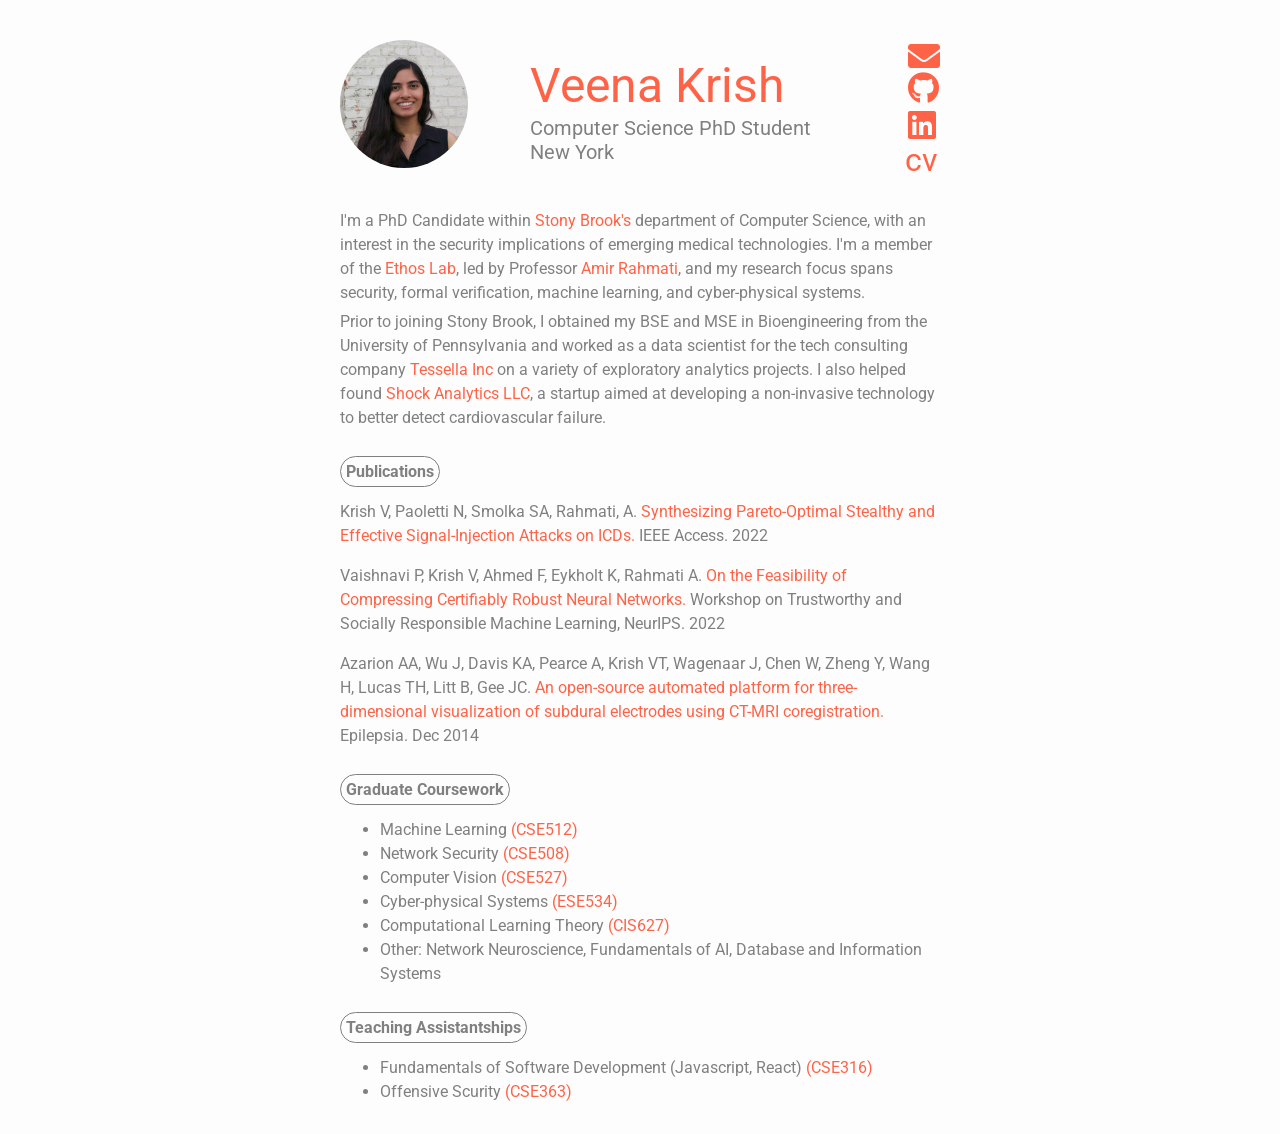
==== index.html @ 1c244a31 "Sep 2023 update" ====
<!DOCTYPE html>
<html lang="en">

<head>
  <meta charset="utf-8">
  <title>Veena</title>
  
  <link rel="stylesheet" href="css/style.css">
  <link rel="stylesheet" href="https://use.fontawesome.com/releases/v5.6.0/css/all.css" integrity="sha384-aOkxzJ5uQz7WBObEZcHvV5JvRW3TUc2rNPA7pe3AwnsUohiw1Vj2Rgx2KSOkF5+h" crossorigin="anonymous">
  <link href="https://fonts.googleapis.com/css?family=Roboto|Roboto+Condensed&display=swap" rel="stylesheet"> 
  

</head>

<body class="mainPage">

  <div id="header">

    <div id="first-col">
      <img id="face" class="img-circle" src="images/prof.png">
    </div>

    <div id="second-col">
      <div id="name">Veena Krish</div>
      <div id="subtitle">Computer Science PhD Student </br> New York</div>
    </div>

    <div id="third-col">
      <div id="mail">
        <a href="mailto:kveena@cs.stonybrook.edu" class="icon" title="e-mail">
            <i class="fas fa-envelope fa-2x"></i>
        </a>
      </div>
      <div id="github"><a href="https://github.com/vkrish1" class="icon" target="_blank" title="GitHub">
        <i class="fab fa-github fa-2x"></i>
      </a></div>

      <div id="linkedin"><a href="https://www.linkedin.com/in/veenakrish/" class="icon" target="_blank" title="Linkedin">
        <i class="fab fa-linkedin fa-2x"></i>
        </a>
      </div>

      <div id="cv"><a href="resume/VKrishResume.pdf" class="icon" target="_blank" id="cv-link" title="Resume">
        cv
        </a>
      </div>

    </div>

  </div>


</div>
<div id="description" class="content">
  <div>
  I'm a PhD Candidate within <a class="highlight" target="_blank" href="https://www.cs.stonybrook.edu/">Stony Brook's</a> department of Computer Science, with an interest in the security implications of emerging medical technologies. I'm a member of the <a class="highlight" target="_blank" href="https://github.com/Ethos-lab">Ethos Lab</a>, led by Professor <a class="highlight" target="_blank" href="https://amir.rahmati.com/">Amir Rahmati</a>, and my research focus spans security, formal verification, machine learning, and cyber-physical systems.
  </div>
  <div style="margin-top:5px">
   Prior to joining Stony Brook, I obtained my BSE and MSE in Bioengineering from the University of Pennsylvania and worked as a data scientist for the tech consulting company <a class="highlight" target="_blank" href="https://www.tessella.com/">Tessella Inc</a> on a variety of exploratory analytics projects. I also helped found <a href="https://www.crunchbase.com/organization/shock-analytics" class="highlight" target="_blank"> Shock Analytics LLC</a>, a startup aimed at developing a non-invasive technology to better detect cardiovascular failure. 
  </div>
</div>

<!--
<div class="content">
  <div>
    <span class="card-title">Things I've Done This Year</span>
  </div>
  <div class="content">
    <ul>
    <li><a href="https://ghc.anitab.org/">Grace Hopper Conference</a> student scholarship recipient</li>
    <li>E-board member and student mentor for the <a href="https://sbugwise.com/" target="_blank">Graduate Women in Science and Engineering organization</a>. Contributor to the GWiSE blog, writing about diversity and inclusion in STEM</li>
    <li>E-board member, Computer Science Graduate Student Organization</li>
    <li>Led an Intro to Data Science <a href="https://colab.research.google.com/drive/1D8wzEmWWRU5ono4zkN0GEj5BFwqONkzO">workshop</a target="_blank"> and served as a judge for the HackHealth hackathon organized by SBU's Women in Computer Science organization </li>
    <li>Developed a <a href="https://www.youtube.com/watch?v=GmVKwF1JVuc">dashboard</a> to explore relationships among common human viruses (including SARS-CoV-2) based on protein interactions</li>
  </ul>
  </div>
</div>
-->

<div class="content">
  <div>
    <span class="card-title">Publications</span>
  </div>
  <div id="publications-description" class="content">
    <div class="pub-item">Krish V, Paoletti N, Smolka SA,  Rahmati, A. <a href="https://ieeexplore.ieee.org/document/10002343/" target="_blank" class="highlight">Synthesizing Pareto-Optimal Stealthy and Effective Signal-Injection Attacks on ICDs.</a> IEEE Access. 2022</div>
    <div class="pub-item">Vaishnavi P, Krish V, Ahmed F, Eykholt K, Rahmati A. <a href="https://amir.rahmati.com/dl/tsrml22/crd_tsrml22.pdf" target="_blank" class="highlight">On the Feasibility of Compressing Certifiably Robust Neural Networks.</a> Workshop on Trustworthy and Socially Responsible Machine Learning, NeurIPS. 2022 </div>
    <div class="pub-item">Azarion AA, Wu J, Davis KA, Pearce A, Krish VT, Wagenaar J, Chen W, Zheng Y, Wang H, Lucas TH, Litt B, Gee JC. <a href="https://www.ncbi.nlm.nih.gov/pubmed/25377267" target="_blank" class="highlight">An open-source automated platform for three-dimensional visualization of subdural electrodes using CT-MRI coregistration.</a> Epilepsia. Dec 2014 </div>
  </div>
</div>


<div class="content">

  <div>
    <span class="card-title">Graduate Coursework</span>
  </div>
  <div id="course-description" class="content">
	<ul>
	<li>Machine Learning <a href="http://www3.cs.stonybrook.edu/~minhhoai/c    ourses/cse512/index.html" target="_blank">(CSE512)</a></li>
    <li>Network Security <a href="https://amir.rahmati.com/teaching/cse508f19/" target="_blank">(CSE508)</a></li>
	<li>Computer Vision <a href="http://www3.cs.stonybrook.edu/~cse527/" target="_blank">(CSE527)</a></li>
	<li>Cyber-physical Systems <a href="http://www.ece.sunysb.edu/~slin/index.html", target="_blank">(ESE534)</a></li>
	<li>Computational Learning Theory <a href="https://www.cis.upenn.edu/~mkearns/teaching/COLT/colt16.html" target="_blank">(CIS627)</a></li>
	<li>Other: Network Neuroscience,  Fundamentals of AI,  Database and Information Systems</li>
	</ul>
  </div>

</div>

<div class="content">
  <div>
    <span class="card-title">Teaching Assistantships</span>
  </div>
  <div class="content">
    <ul>
    <li>Fundamentals of Software Development (Javascript, React) <a href="https://www3.cs.stonybrook.edu/~richard/index.html">(CSE316)</a></li>
    <li>Offensive Scurity <a href="https://www3.cs.stonybrook.edu/~mikepo/CSE363/2019/">(CSE363)</a></li>
  </ul>
  </div>
</div>



</body>



</body>





</html>
---- css/style.css ----
:root {
  --main-color: tomato;
}

html, body {
	font-family: 'Roboto', sans-serif;
	background: #fdfdfd;
	margin-left: auto;
	margin-right: auto;
	margin-top: 20px;
	max-width: 600px;
}

#header{
  display: flex;
  justify-content: space-between;
}

#first-col{
	margin-right: 10px;
}

#face{
	max-height: 8rem;
	border-radius: 50%;
}

#second-col{
	margin-left: 15px;
	margin-top: auto;
	margin-bottom: auto
}

#third-col{
	display: flex;
	flex-flow: column;
	margin-top:auto;
	margin-bottom:auto;
	margin-left:60px;
}


#name {
	color: var(--main-color);
	max-width: 600px;
	font-size: 48px;
	line-height: 60px;
}

#subtitle {
	color: grey;
	font-size: 20px;
}

.content {
	font-size: 16px;
	line-height: 24px;
	color: grey;
	margin-bottom: 30px;
	margin-top: 5px;
}

#description {
	margin-top: 30px;
	margin-bottom: 30px;
}

#find-me {
	margin-top: 40px;
}

#linkedin {
	margin-top:5px;
}

.card-title{
	margin-right: 80px;
	border-style: solid;
	border-width: 0.5px;
	border-radius: 20px;
	padding: 5px;
	font-weight: bolder;
}

.icon:hover {
	background-color: unset;
}

#cv-link {
	text-decoration: none !important;
	font-size: 2rem;
	margin: -3px;
}

#cv-link:hover{
	font-style: unset !important;
}

a {
	color: var(--main-color);
	text-decoration: unset !important
}

a:hover {
  //background-color: var(--main-color);
  color:grey;
  font-style: italic;
}

.pub-item {
  margin-top: 1rem
}
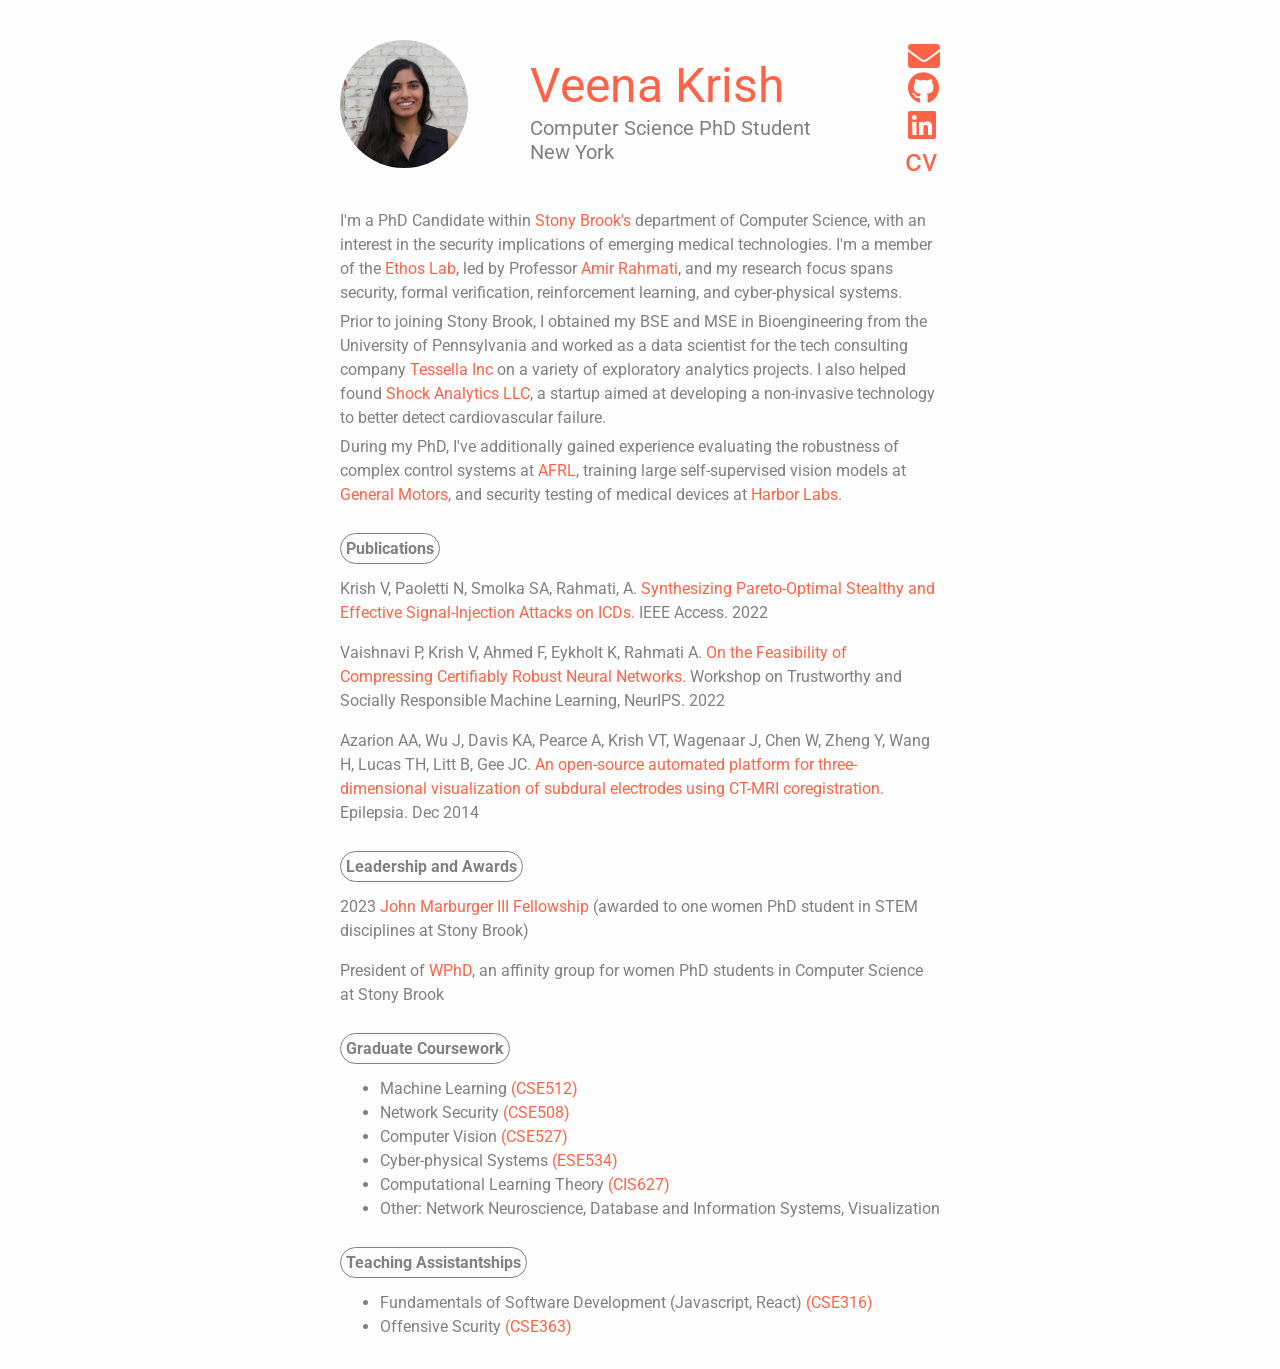
==== commit b33b5f23: "udpated" ====
--- a/index.html
+++ b/index.html
@@ -53,11 +53,15 @@
 </div>
 <div id="description" class="content">
   <div>
-  I'm a PhD Candidate within <a class="highlight" target="_blank" href="https://www.cs.stonybrook.edu/">Stony Brook's</a> department of Computer Science, with an interest in the security implications of emerging medical technologies. I'm a member of the <a class="highlight" target="_blank" href="https://github.com/Ethos-lab">Ethos Lab</a>, led by Professor <a class="highlight" target="_blank" href="https://amir.rahmati.com/">Amir Rahmati</a>, and my research focus spans security, formal verification, machine learning, and cyber-physical systems.
+  I'm a PhD Candidate within <a class="highlight" target="_blank" href="https://www.cs.stonybrook.edu/">Stony Brook's</a> department of Computer Science, with an interest in the security implications of emerging medical technologies. I'm a member of the <a class="highlight" target="_blank" href="https://github.com/Ethos-lab">Ethos Lab</a>, led by Professor <a class="highlight" target="_blank" href="https://amir.rahmati.com/">Amir Rahmati</a>, and my research focus spans security, formal verification, reinforcement learning, and cyber-physical systems.
   </div>
   <div style="margin-top:5px">
    Prior to joining Stony Brook, I obtained my BSE and MSE in Bioengineering from the University of Pennsylvania and worked as a data scientist for the tech consulting company <a class="highlight" target="_blank" href="https://www.tessella.com/">Tessella Inc</a> on a variety of exploratory analytics projects. I also helped found <a href="https://www.crunchbase.com/organization/shock-analytics" class="highlight" target="_blank"> Shock Analytics LLC</a>, a startup aimed at developing a non-invasive technology to better detect cardiovascular failure. 
   </div>
+  <div style="margin-top:5px">
+   During my PhD, I've additionally gained experience evaluating the robustness of complex control systems at <a class="highlight" target="_blank" href="https://www.afrl.af.mil/">AFRL</a>, training large self-supervised vision models at <a class="highlight" target="_blank" href="https://www.gm.com/research">General Motors</a>, and security testing of medical devices at <a class="highlight" target="_blank" href="https://harborlabs.com/">Harbor Labs</a>. 
+  </div>
+
 </div>
 
 <!--
@@ -88,6 +92,16 @@
   </div>
 </div>
 
+<div class="content">
+  <div>
+    <span class="card-title">Leadership and Awards</span>
+  </div>
+  <div class="content">
+    <div class="pub-item">2023 <a href="https://www.cs.stonybrook.edu/about-us/News/John-Marburger-III-Fellowship-Goes-Veena-Krish">John Marburger III Fellowship</a> (awarded to one women PhD student in STEM disciplines at Stony Brook) </div>
+    <div class="pub-item">President of <a href="https://wphd.cs.stonybrook.edu/">WPhD</a>, an affinity group for women PhD students in Computer Science at Stony Brook </div>
+  </div>
+</div>
+
 
 <div class="content">
 
@@ -97,11 +111,11 @@
   <div id="course-description" class="content">
 	<ul>
 	<li>Machine Learning <a href="http://www3.cs.stonybrook.edu/~minhhoai/c    ourses/cse512/index.html" target="_blank">(CSE512)</a></li>
-    <li>Network Security <a href="https://amir.rahmati.com/teaching/cse508f19/" target="_blank">(CSE508)</a></li>
+  <li>Network Security <a href="https://amir.rahmati.com/teaching/cse508f19/" target="_blank">(CSE508)</a></li>
 	<li>Computer Vision <a href="http://www3.cs.stonybrook.edu/~cse527/" target="_blank">(CSE527)</a></li>
 	<li>Cyber-physical Systems <a href="http://www.ece.sunysb.edu/~slin/index.html", target="_blank">(ESE534)</a></li>
 	<li>Computational Learning Theory <a href="https://www.cis.upenn.edu/~mkearns/teaching/COLT/colt16.html" target="_blank">(CIS627)</a></li>
-	<li>Other: Network Neuroscience,  Fundamentals of AI,  Database and Information Systems</li>
+	<li>Other: Network Neuroscience,  Database and Information Systems, Visualization</li>
 	</ul>
   </div>
 
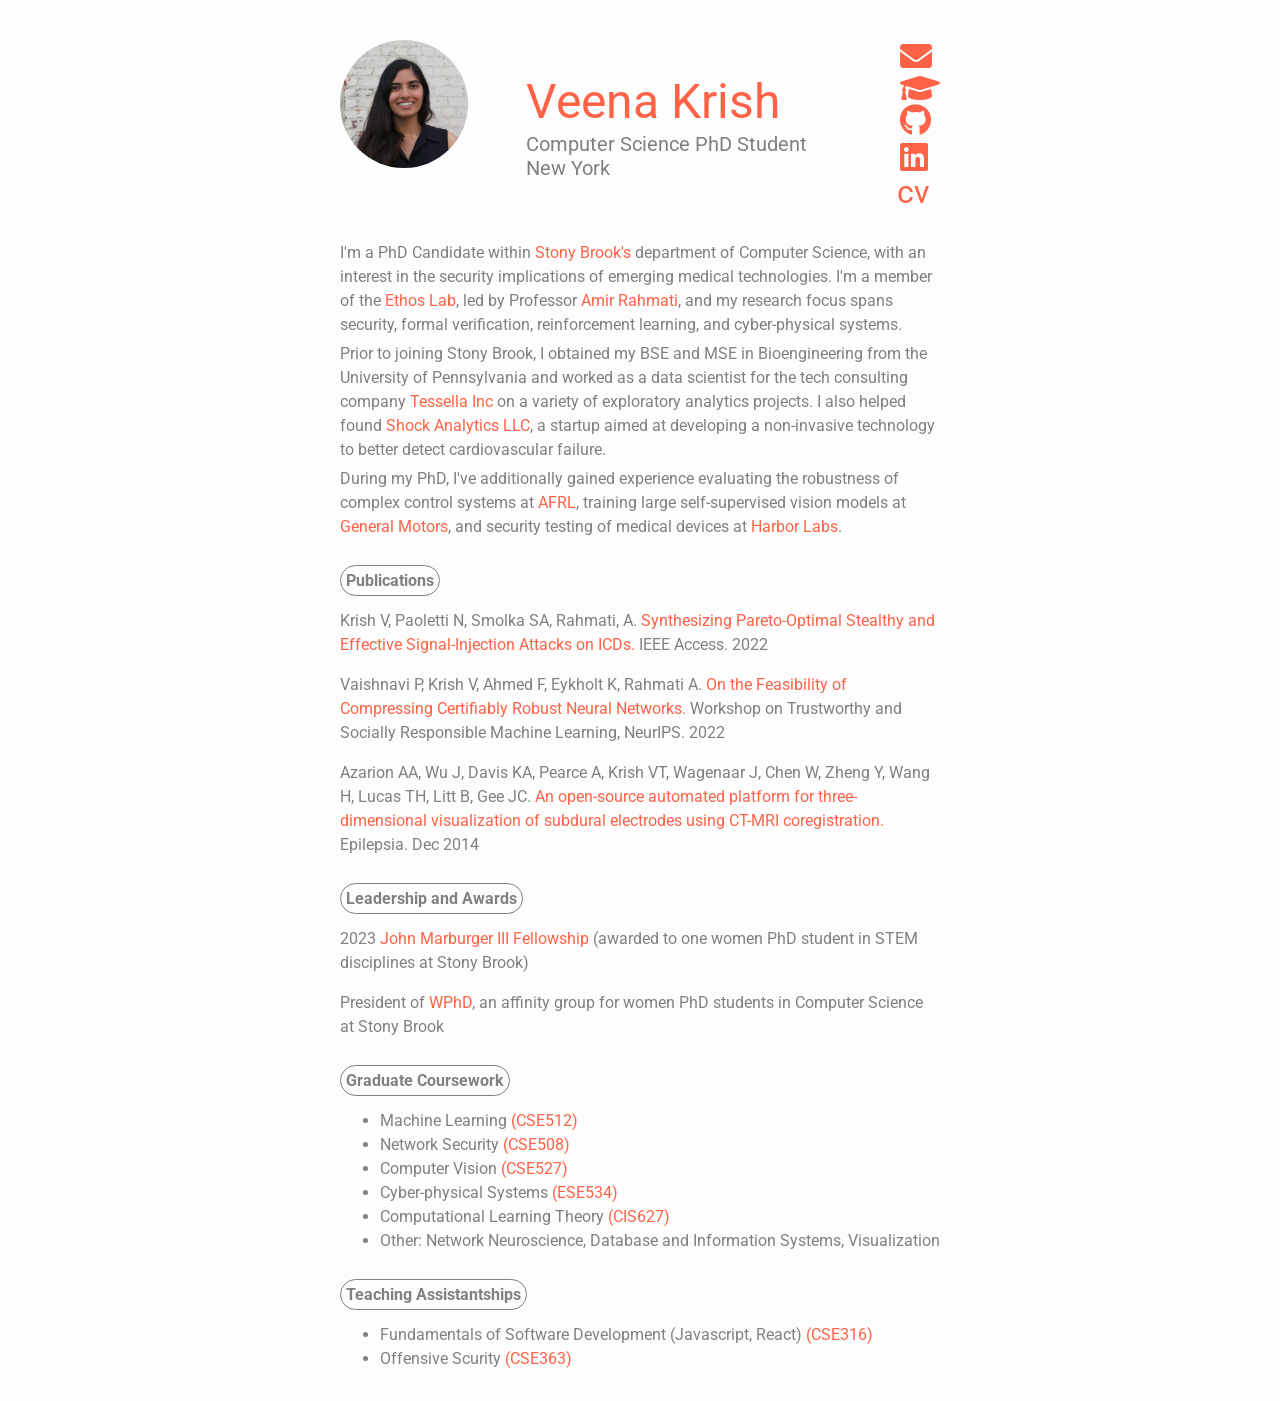
==== commit 52c5f214: "added google scholar" ====
--- a/index.html
+++ b/index.html
@@ -29,6 +29,10 @@
       <div id="mail">
         <a href="mailto:kveena@cs.stonybrook.edu" class="icon" title="e-mail">
             <i class="fas fa-envelope fa-2x"></i>
+        </a>
+      </div>
+      <div id="gscholar"><a href="https://scholar.google.com/citations?user=GDW8oqsAAAAJ&hl=en" class="icon" target="_blank" title="Google Scholar">
+        <i class="fas fa-graduation-cap fa-2x"></i>
         </a>
       </div>
       <div id="github"><a href="https://github.com/vkrish1" class="icon" target="_blank" title="GitHub">
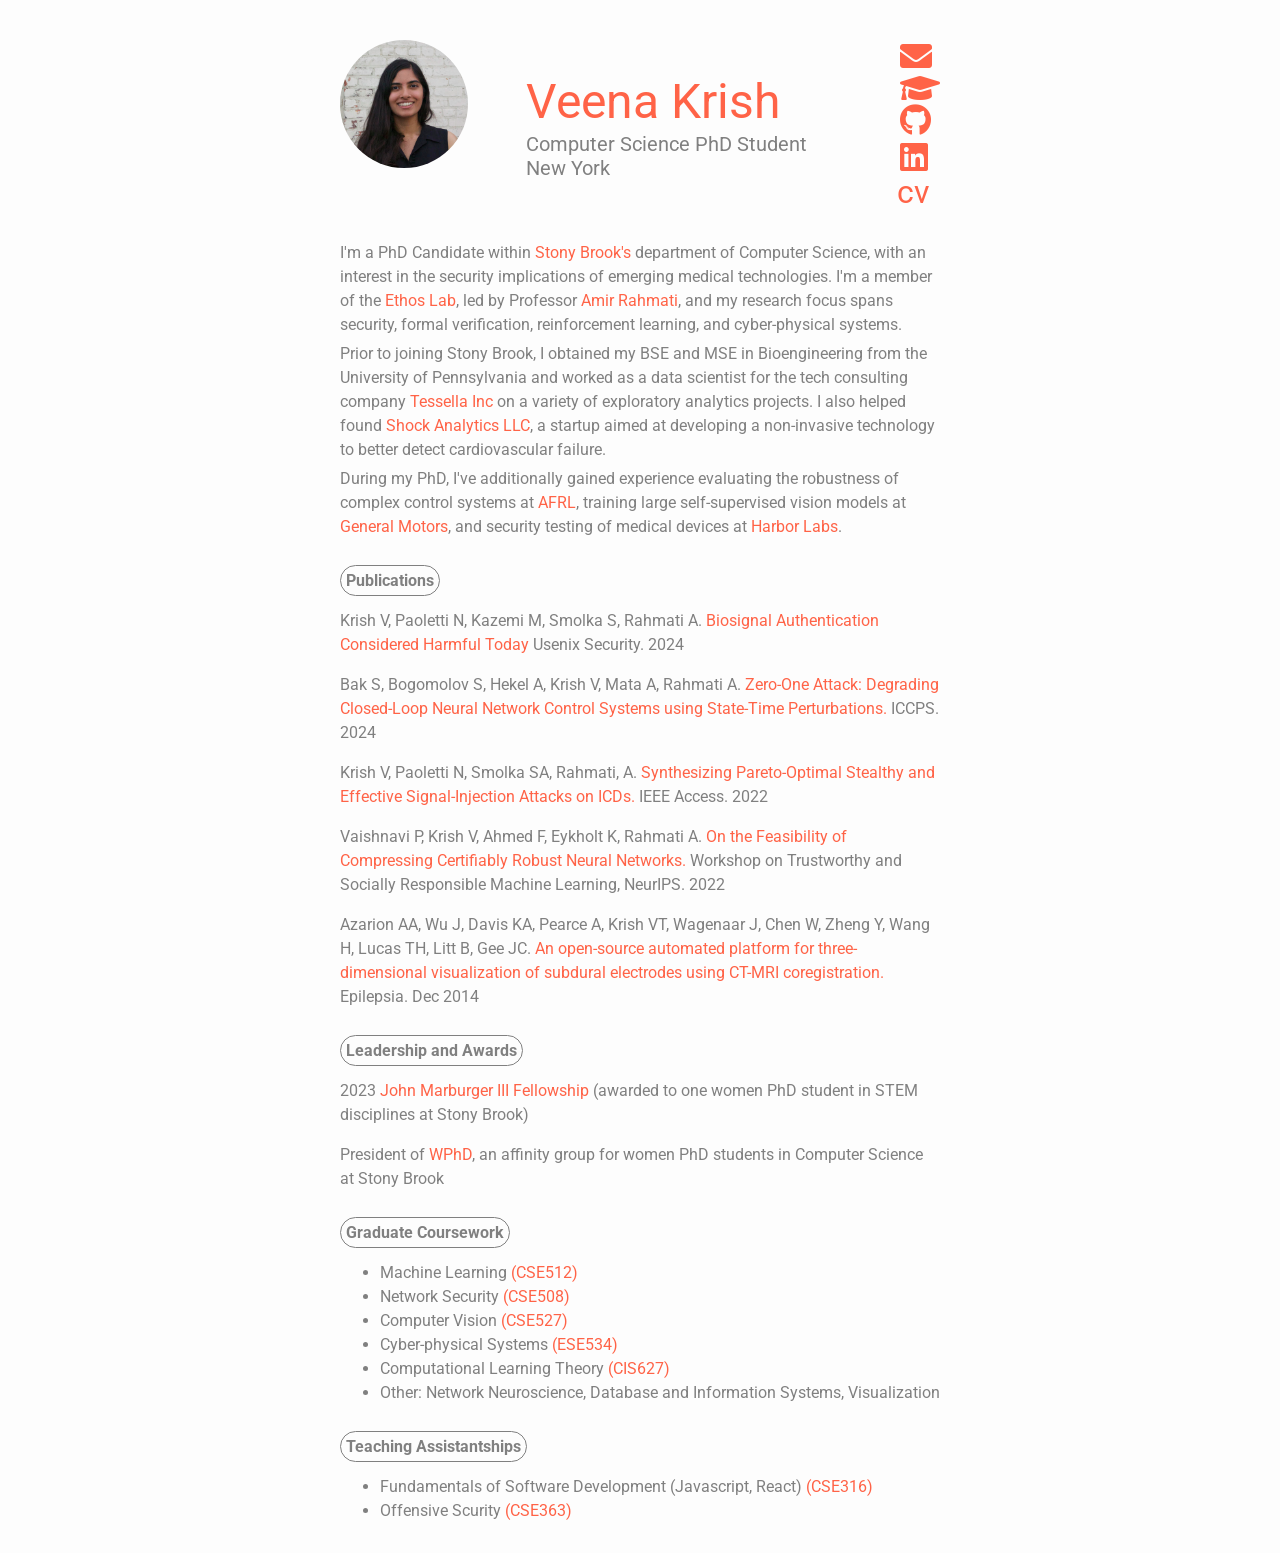
==== commit aec79512: "added iccps and usenix papers" ====
--- a/index.html
+++ b/index.html
@@ -90,6 +90,10 @@
     <span class="card-title">Publications</span>
   </div>
   <div id="publications-description" class="content">
+
+    <div class="pub-item">Krish V, Paoletti N, Kazemi M, Smolka S, Rahmati A. <a href="https://amir.rahmati.com/dl/usenixsec24/BiosignalAuth_UsenixSec24.pdf" target="_blank">Biosignal Authentication Considered Harmful Today</a> Usenix Security. 2024 </div>
+
+    <div class="pub-item">Bak S, Bogomolov S, Hekel A, Krish V, Mata A, Rahmati A. <a href="https://amir.rahmati.com/dl/iccps24/ZeroOneAttack-ICCPS24.pdf" target="_blank" class="highlight">Zero-One Attack: Degrading Closed-Loop Neural Network Control Systems using State-Time Perturbations.</a> ICCPS. 2024</div>
     <div class="pub-item">Krish V, Paoletti N, Smolka SA,  Rahmati, A. <a href="https://ieeexplore.ieee.org/document/10002343/" target="_blank" class="highlight">Synthesizing Pareto-Optimal Stealthy and Effective Signal-Injection Attacks on ICDs.</a> IEEE Access. 2022</div>
     <div class="pub-item">Vaishnavi P, Krish V, Ahmed F, Eykholt K, Rahmati A. <a href="https://amir.rahmati.com/dl/tsrml22/crd_tsrml22.pdf" target="_blank" class="highlight">On the Feasibility of Compressing Certifiably Robust Neural Networks.</a> Workshop on Trustworthy and Socially Responsible Machine Learning, NeurIPS. 2022 </div>
     <div class="pub-item">Azarion AA, Wu J, Davis KA, Pearce A, Krish VT, Wagenaar J, Chen W, Zheng Y, Wang H, Lucas TH, Litt B, Gee JC. <a href="https://www.ncbi.nlm.nih.gov/pubmed/25377267" target="_blank" class="highlight">An open-source automated platform for three-dimensional visualization of subdural electrodes using CT-MRI coregistration.</a> Epilepsia. Dec 2014 </div>
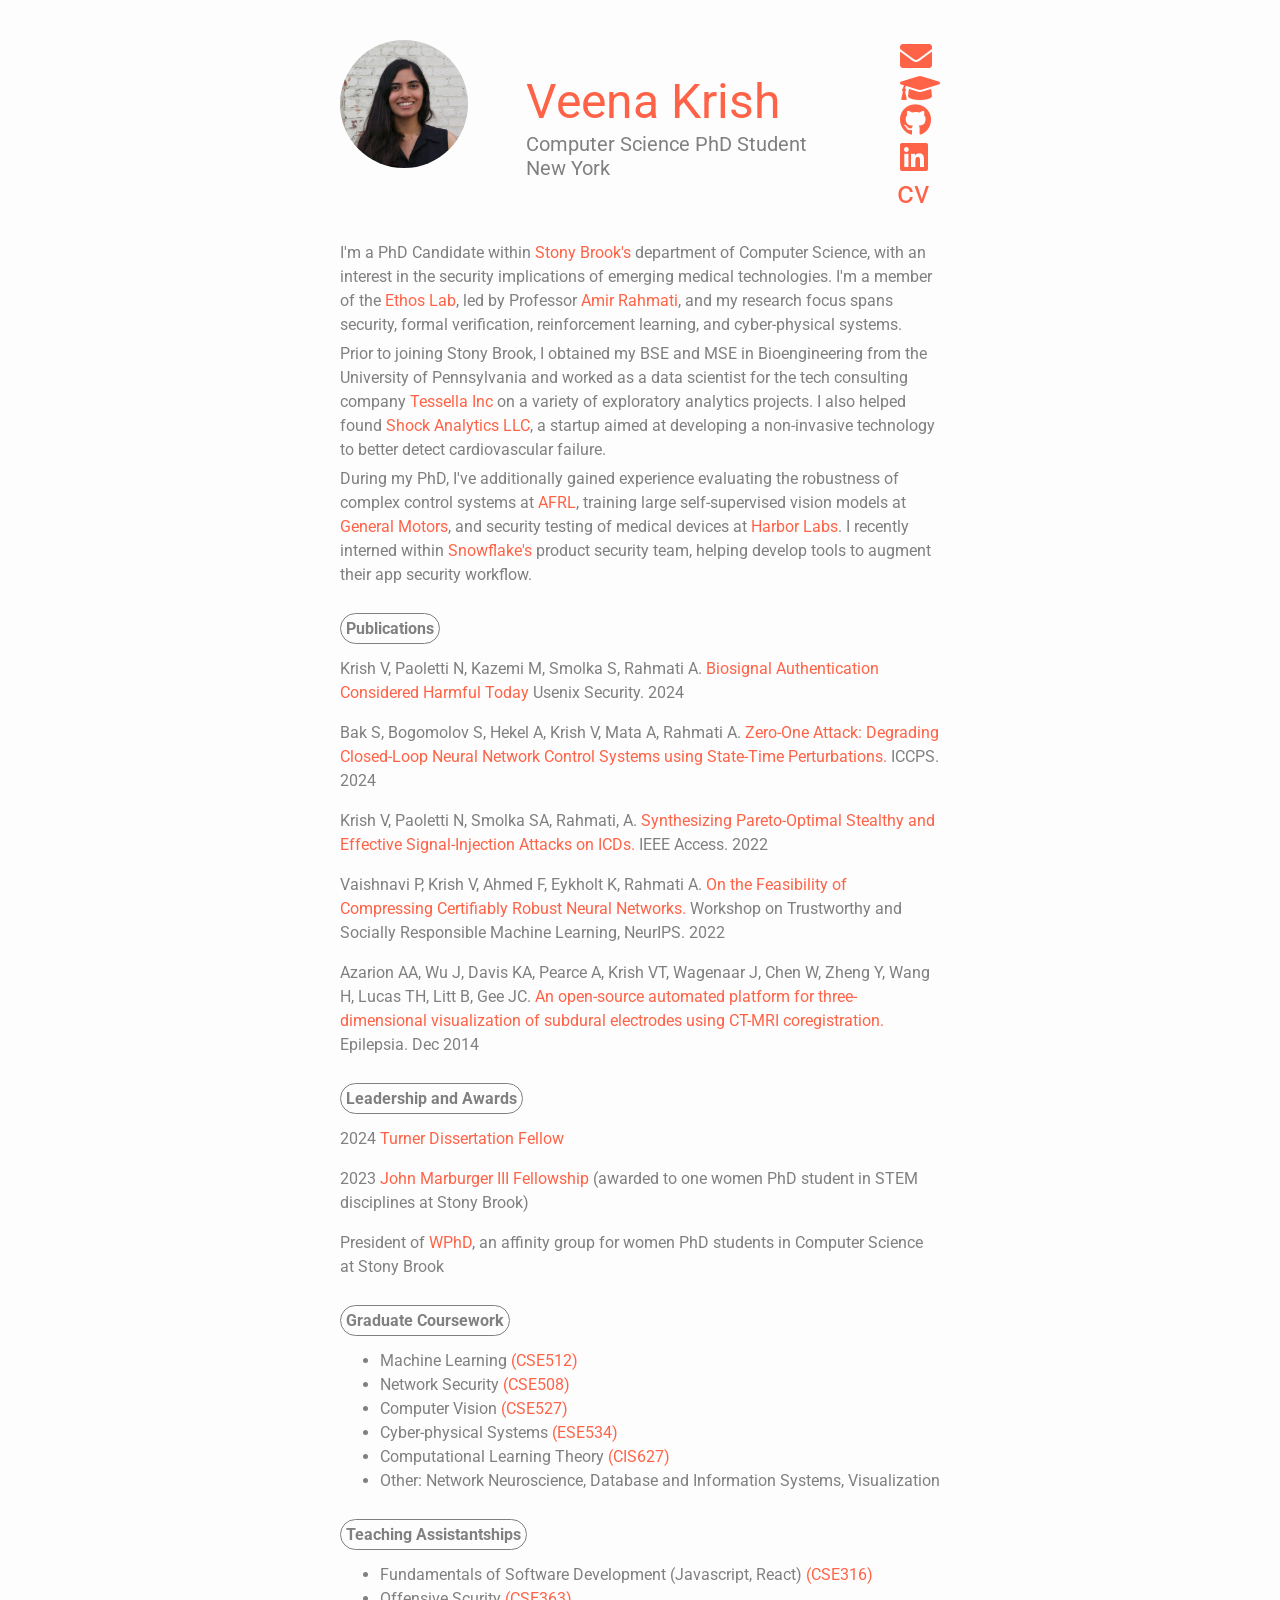
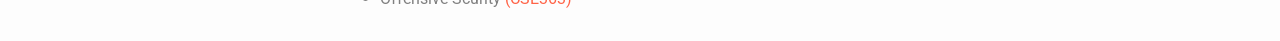
==== commit ac90d87e: "updated main" ====
--- a/index.html
+++ b/index.html
@@ -63,7 +63,7 @@
    Prior to joining Stony Brook, I obtained my BSE and MSE in Bioengineering from the University of Pennsylvania and worked as a data scientist for the tech consulting company <a class="highlight" target="_blank" href="https://www.tessella.com/">Tessella Inc</a> on a variety of exploratory analytics projects. I also helped found <a href="https://www.crunchbase.com/organization/shock-analytics" class="highlight" target="_blank"> Shock Analytics LLC</a>, a startup aimed at developing a non-invasive technology to better detect cardiovascular failure. 
   </div>
   <div style="margin-top:5px">
-   During my PhD, I've additionally gained experience evaluating the robustness of complex control systems at <a class="highlight" target="_blank" href="https://www.afrl.af.mil/">AFRL</a>, training large self-supervised vision models at <a class="highlight" target="_blank" href="https://www.gm.com/research">General Motors</a>, and security testing of medical devices at <a class="highlight" target="_blank" href="https://harborlabs.com/">Harbor Labs</a>. 
+   During my PhD, I've additionally gained experience evaluating the robustness of complex control systems at <a class="highlight" target="_blank" href="https://www.afrl.af.mil/">AFRL</a>, training large self-supervised vision models at <a class="highlight" target="_blank" href="https://www.gm.com/research">General Motors</a>, and security testing of medical devices at <a class="highlight" target="_blank" href="https://harborlabs.com/">Harbor Labs</a>. I recently interned within <a class="highlight" target="_blank" href="https://www.snowflake.com/en/resources/learn/snowflake-security-hub/">Snowflake's</a> product security team, helping develop tools to augment their app security workflow.   
   </div>
 
 </div>
@@ -105,6 +105,7 @@
     <span class="card-title">Leadership and Awards</span>
   </div>
   <div class="content">
+    <div class="pub-item">2024 <a href="https://www.stonybrook.edu/commcms/cie/turner/funding-information/Prospective-Fellows/dissertationfellowship" target="_blank">Turner Dissertation Fellow</a>
     <div class="pub-item">2023 <a href="https://www.cs.stonybrook.edu/about-us/News/John-Marburger-III-Fellowship-Goes-Veena-Krish">John Marburger III Fellowship</a> (awarded to one women PhD student in STEM disciplines at Stony Brook) </div>
     <div class="pub-item">President of <a href="https://wphd.cs.stonybrook.edu/">WPhD</a>, an affinity group for women PhD students in Computer Science at Stony Brook </div>
   </div>
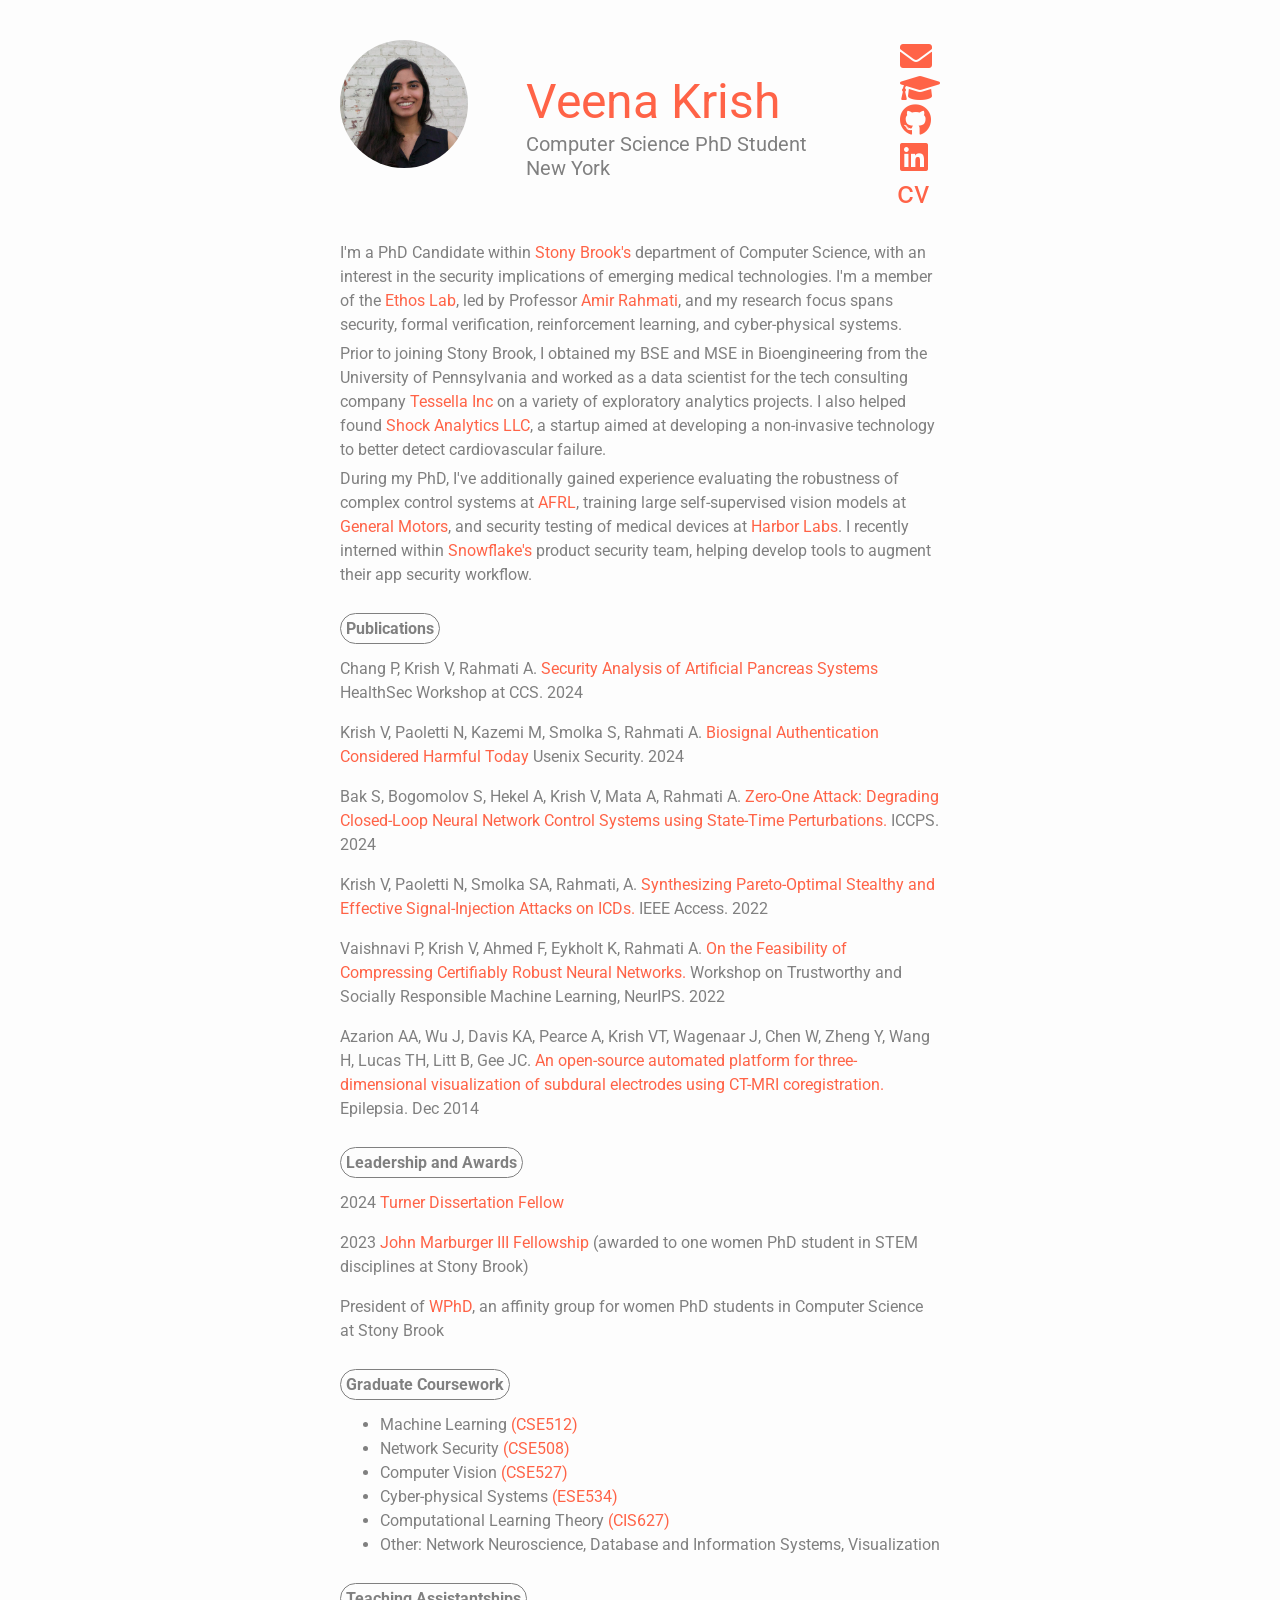
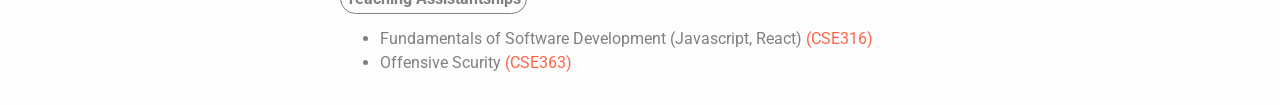
==== commit dfbe1ceb: "updated healthsec" ====
--- a/index.html
+++ b/index.html
@@ -91,6 +91,7 @@
   </div>
   <div id="publications-description" class="content">
 
+    <div class="pub-item">Chang P, Krish V, Rahmati A. <a href="https://publish.illinois.edu/healthsec/" target="_blank">Security Analysis of Artificial Pancreas Systems</a> HealthSec Workshop at CCS. 2024 </div>
     <div class="pub-item">Krish V, Paoletti N, Kazemi M, Smolka S, Rahmati A. <a href="https://amir.rahmati.com/dl/usenixsec24/BiosignalAuth_UsenixSec24.pdf" target="_blank">Biosignal Authentication Considered Harmful Today</a> Usenix Security. 2024 </div>
 
     <div class="pub-item">Bak S, Bogomolov S, Hekel A, Krish V, Mata A, Rahmati A. <a href="https://amir.rahmati.com/dl/iccps24/ZeroOneAttack-ICCPS24.pdf" target="_blank" class="highlight">Zero-One Attack: Degrading Closed-Loop Neural Network Control Systems using State-Time Perturbations.</a> ICCPS. 2024</div>
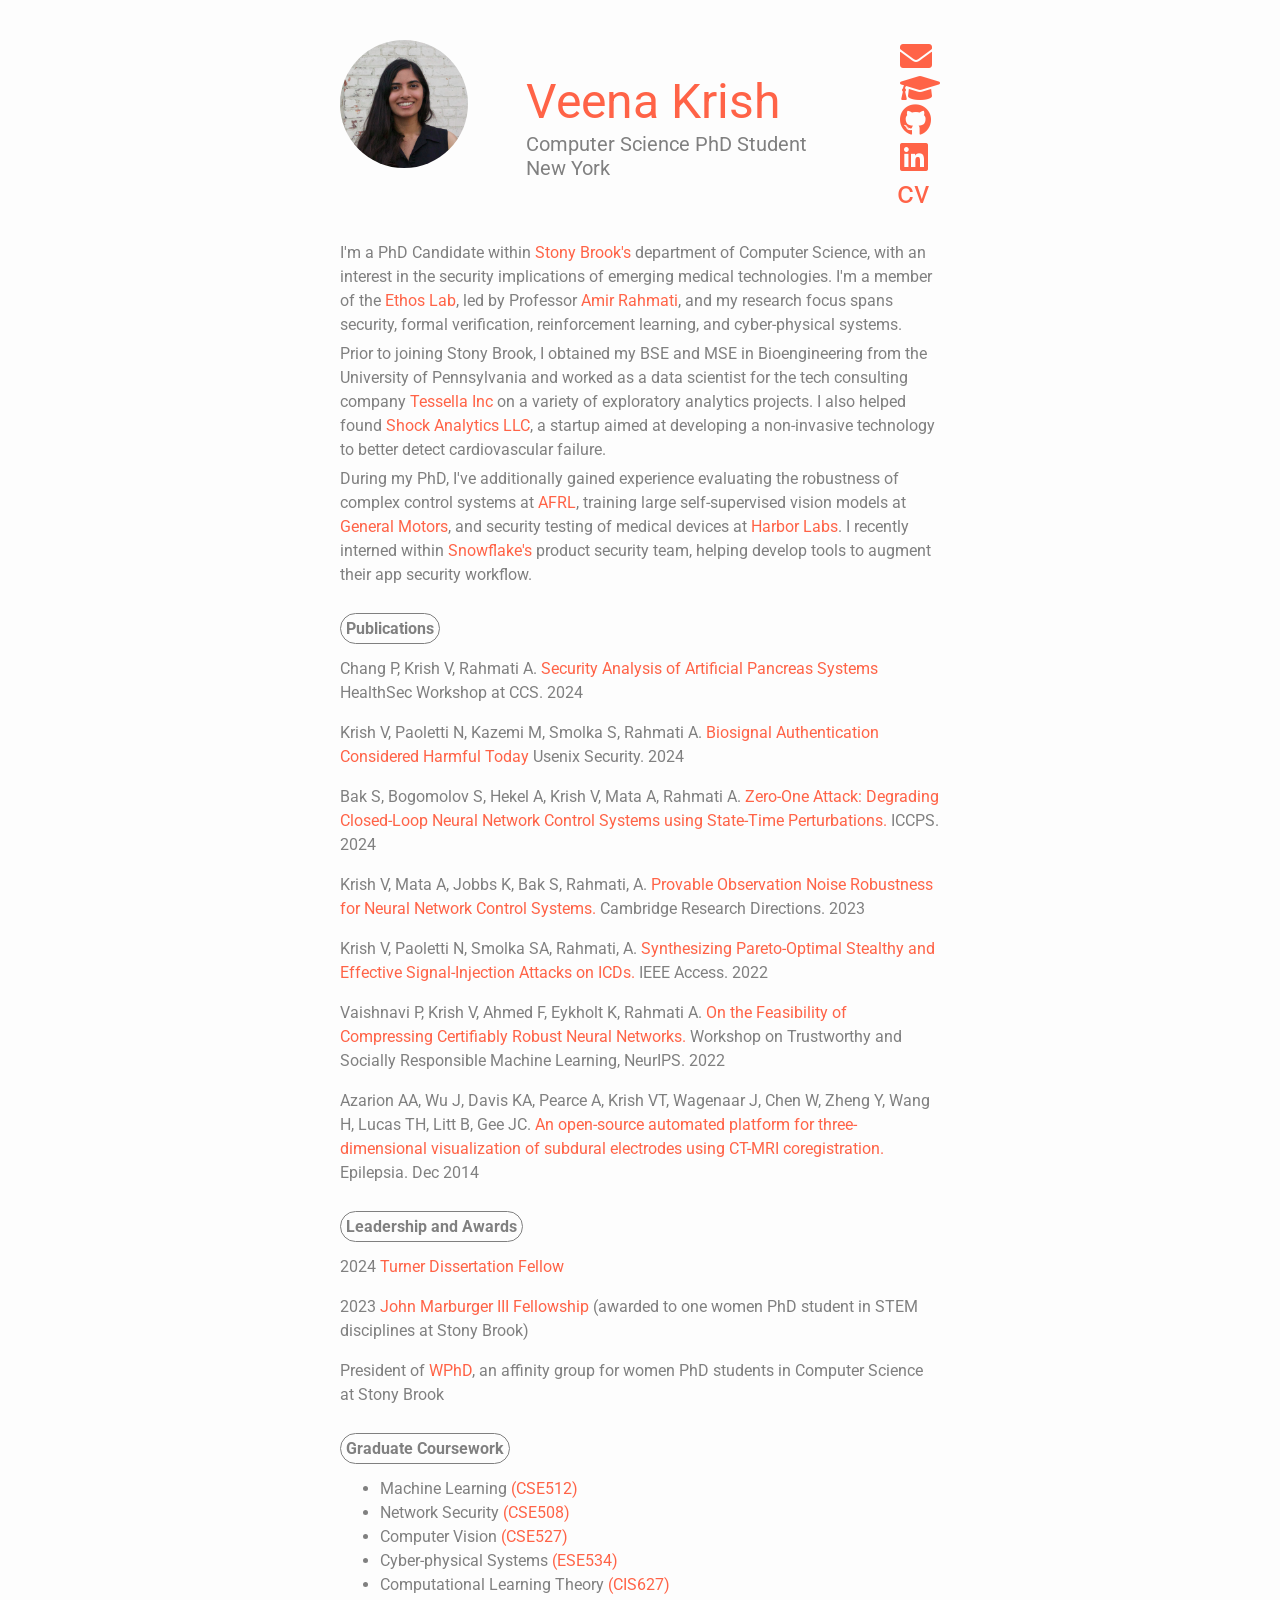
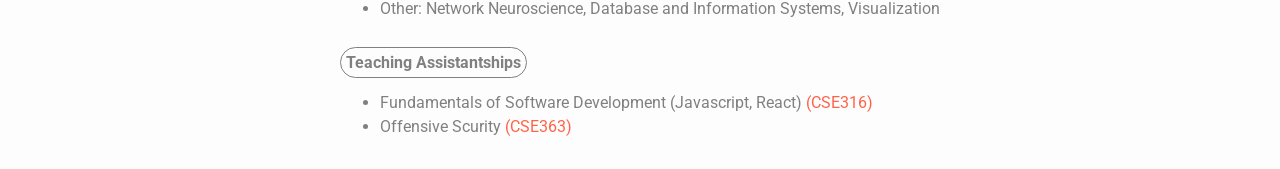
==== commit b592d7f7: "added paper" ====
--- a/index.html
+++ b/index.html
@@ -95,7 +95,9 @@
     <div class="pub-item">Krish V, Paoletti N, Kazemi M, Smolka S, Rahmati A. <a href="https://amir.rahmati.com/dl/usenixsec24/BiosignalAuth_UsenixSec24.pdf" target="_blank">Biosignal Authentication Considered Harmful Today</a> Usenix Security. 2024 </div>
 
     <div class="pub-item">Bak S, Bogomolov S, Hekel A, Krish V, Mata A, Rahmati A. <a href="https://amir.rahmati.com/dl/iccps24/ZeroOneAttack-ICCPS24.pdf" target="_blank" class="highlight">Zero-One Attack: Degrading Closed-Loop Neural Network Control Systems using State-Time Perturbations.</a> ICCPS. 2024</div>
+    <div class="pub-item">Krish V, Mata A, Jobbs K, Bak S,  Rahmati, A. <a href="https://amir.rahmati.com/dl/rdcsp23/proveableRobustness_rdcsp23.pdf" target="_blank" class="highlight">Provable Observation Noise Robustness for Neural Network Control Systems.</a> Cambridge Research Directions. 2023</div>
     <div class="pub-item">Krish V, Paoletti N, Smolka SA,  Rahmati, A. <a href="https://ieeexplore.ieee.org/document/10002343/" target="_blank" class="highlight">Synthesizing Pareto-Optimal Stealthy and Effective Signal-Injection Attacks on ICDs.</a> IEEE Access. 2022</div>
+
     <div class="pub-item">Vaishnavi P, Krish V, Ahmed F, Eykholt K, Rahmati A. <a href="https://amir.rahmati.com/dl/tsrml22/crd_tsrml22.pdf" target="_blank" class="highlight">On the Feasibility of Compressing Certifiably Robust Neural Networks.</a> Workshop on Trustworthy and Socially Responsible Machine Learning, NeurIPS. 2022 </div>
     <div class="pub-item">Azarion AA, Wu J, Davis KA, Pearce A, Krish VT, Wagenaar J, Chen W, Zheng Y, Wang H, Lucas TH, Litt B, Gee JC. <a href="https://www.ncbi.nlm.nih.gov/pubmed/25377267" target="_blank" class="highlight">An open-source automated platform for three-dimensional visualization of subdural electrodes using CT-MRI coregistration.</a> Epilepsia. Dec 2014 </div>
   </div>
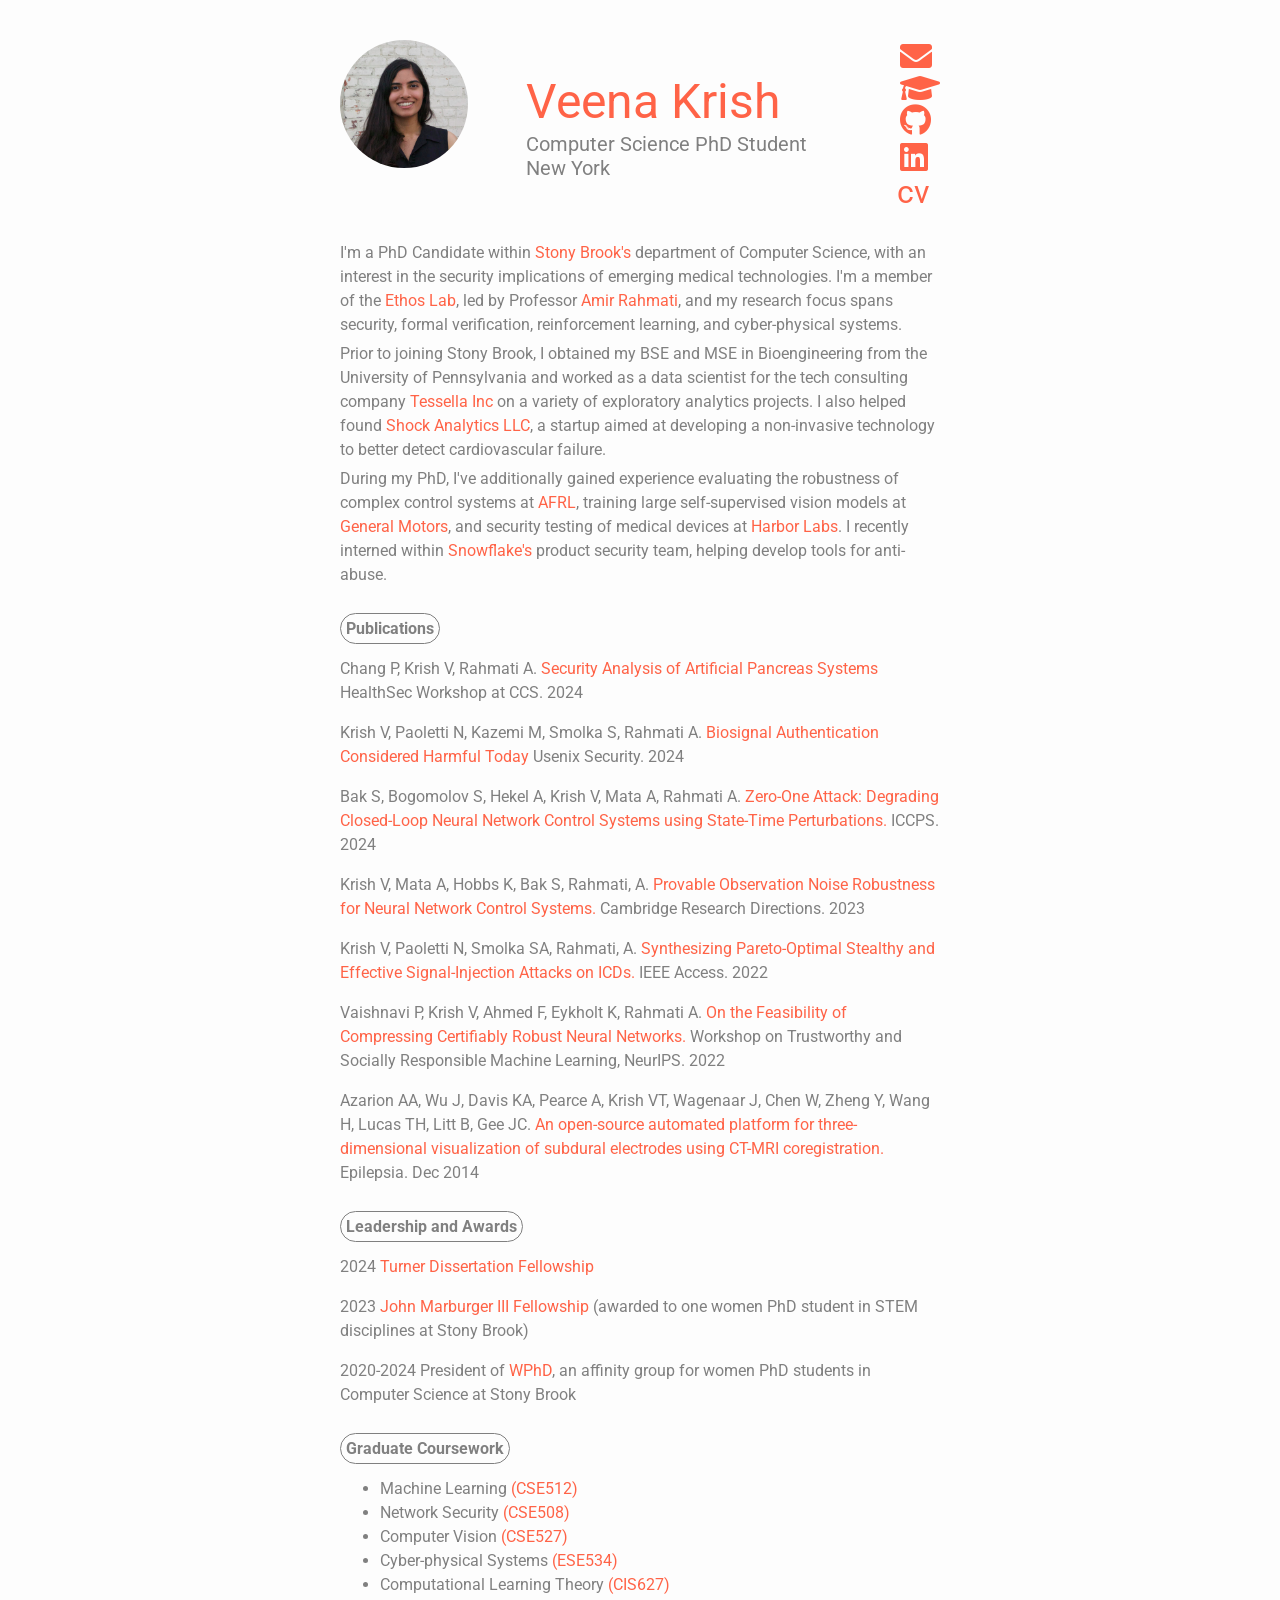
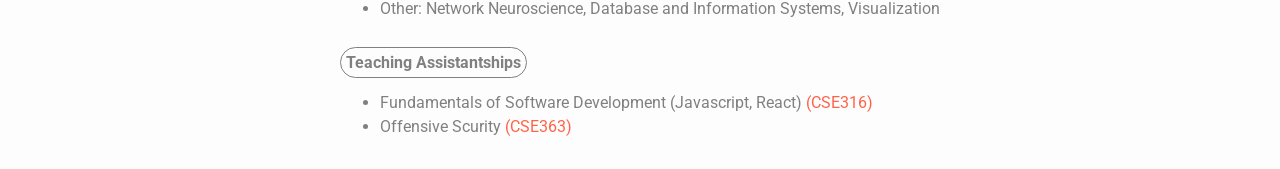
==== commit 7821ce6f: "typo" ====
--- a/index.html
+++ b/index.html
@@ -63,7 +63,7 @@
    Prior to joining Stony Brook, I obtained my BSE and MSE in Bioengineering from the University of Pennsylvania and worked as a data scientist for the tech consulting company <a class="highlight" target="_blank" href="https://www.tessella.com/">Tessella Inc</a> on a variety of exploratory analytics projects. I also helped found <a href="https://www.crunchbase.com/organization/shock-analytics" class="highlight" target="_blank"> Shock Analytics LLC</a>, a startup aimed at developing a non-invasive technology to better detect cardiovascular failure. 
   </div>
   <div style="margin-top:5px">
-   During my PhD, I've additionally gained experience evaluating the robustness of complex control systems at <a class="highlight" target="_blank" href="https://www.afrl.af.mil/">AFRL</a>, training large self-supervised vision models at <a class="highlight" target="_blank" href="https://www.gm.com/research">General Motors</a>, and security testing of medical devices at <a class="highlight" target="_blank" href="https://harborlabs.com/">Harbor Labs</a>. I recently interned within <a class="highlight" target="_blank" href="https://www.snowflake.com/en/resources/learn/snowflake-security-hub/">Snowflake's</a> product security team, helping develop tools to augment their app security workflow.   
+   During my PhD, I've additionally gained experience evaluating the robustness of complex control systems at <a class="highlight" target="_blank" href="https://www.afrl.af.mil/">AFRL</a>, training large self-supervised vision models at <a class="highlight" target="_blank" href="https://www.gm.com/research">General Motors</a>, and security testing of medical devices at <a class="highlight" target="_blank" href="https://harborlabs.com/">Harbor Labs</a>. I recently interned within <a class="highlight" target="_blank" href="https://www.snowflake.com/en/resources/learn/snowflake-security-hub/">Snowflake's</a> product security team, helping develop tools for anti-abuse.   
   </div>
 
 </div>
@@ -95,7 +95,7 @@
     <div class="pub-item">Krish V, Paoletti N, Kazemi M, Smolka S, Rahmati A. <a href="https://amir.rahmati.com/dl/usenixsec24/BiosignalAuth_UsenixSec24.pdf" target="_blank">Biosignal Authentication Considered Harmful Today</a> Usenix Security. 2024 </div>
 
     <div class="pub-item">Bak S, Bogomolov S, Hekel A, Krish V, Mata A, Rahmati A. <a href="https://amir.rahmati.com/dl/iccps24/ZeroOneAttack-ICCPS24.pdf" target="_blank" class="highlight">Zero-One Attack: Degrading Closed-Loop Neural Network Control Systems using State-Time Perturbations.</a> ICCPS. 2024</div>
-    <div class="pub-item">Krish V, Mata A, Jobbs K, Bak S,  Rahmati, A. <a href="https://amir.rahmati.com/dl/rdcsp23/proveableRobustness_rdcsp23.pdf" target="_blank" class="highlight">Provable Observation Noise Robustness for Neural Network Control Systems.</a> Cambridge Research Directions. 2023</div>
+    <div class="pub-item">Krish V, Mata A, Hobbs K, Bak S,  Rahmati, A. <a href="https://amir.rahmati.com/dl/rdcsp23/proveableRobustness_rdcsp23.pdf" target="_blank" class="highlight">Provable Observation Noise Robustness for Neural Network Control Systems.</a> Cambridge Research Directions. 2023</div>
     <div class="pub-item">Krish V, Paoletti N, Smolka SA,  Rahmati, A. <a href="https://ieeexplore.ieee.org/document/10002343/" target="_blank" class="highlight">Synthesizing Pareto-Optimal Stealthy and Effective Signal-Injection Attacks on ICDs.</a> IEEE Access. 2022</div>
 
     <div class="pub-item">Vaishnavi P, Krish V, Ahmed F, Eykholt K, Rahmati A. <a href="https://amir.rahmati.com/dl/tsrml22/crd_tsrml22.pdf" target="_blank" class="highlight">On the Feasibility of Compressing Certifiably Robust Neural Networks.</a> Workshop on Trustworthy and Socially Responsible Machine Learning, NeurIPS. 2022 </div>
@@ -108,9 +108,9 @@
     <span class="card-title">Leadership and Awards</span>
   </div>
   <div class="content">
-    <div class="pub-item">2024 <a href="https://www.stonybrook.edu/commcms/cie/turner/funding-information/Prospective-Fellows/dissertationfellowship" target="_blank">Turner Dissertation Fellow</a>
+    <div class="pub-item">2024 <a href="https://www.stonybrook.edu/commcms/cie/turner/funding-information/Prospective-Fellows/dissertationfellowship" target="_blank">Turner Dissertation Fellowship</a>
     <div class="pub-item">2023 <a href="https://www.cs.stonybrook.edu/about-us/News/John-Marburger-III-Fellowship-Goes-Veena-Krish">John Marburger III Fellowship</a> (awarded to one women PhD student in STEM disciplines at Stony Brook) </div>
-    <div class="pub-item">President of <a href="https://wphd.cs.stonybrook.edu/">WPhD</a>, an affinity group for women PhD students in Computer Science at Stony Brook </div>
+    <div class="pub-item">2020-2024 President of <a href="https://wphd.cs.stonybrook.edu/">WPhD</a>, an affinity group for women PhD students in Computer Science at Stony Brook </div>
   </div>
 </div>
 
